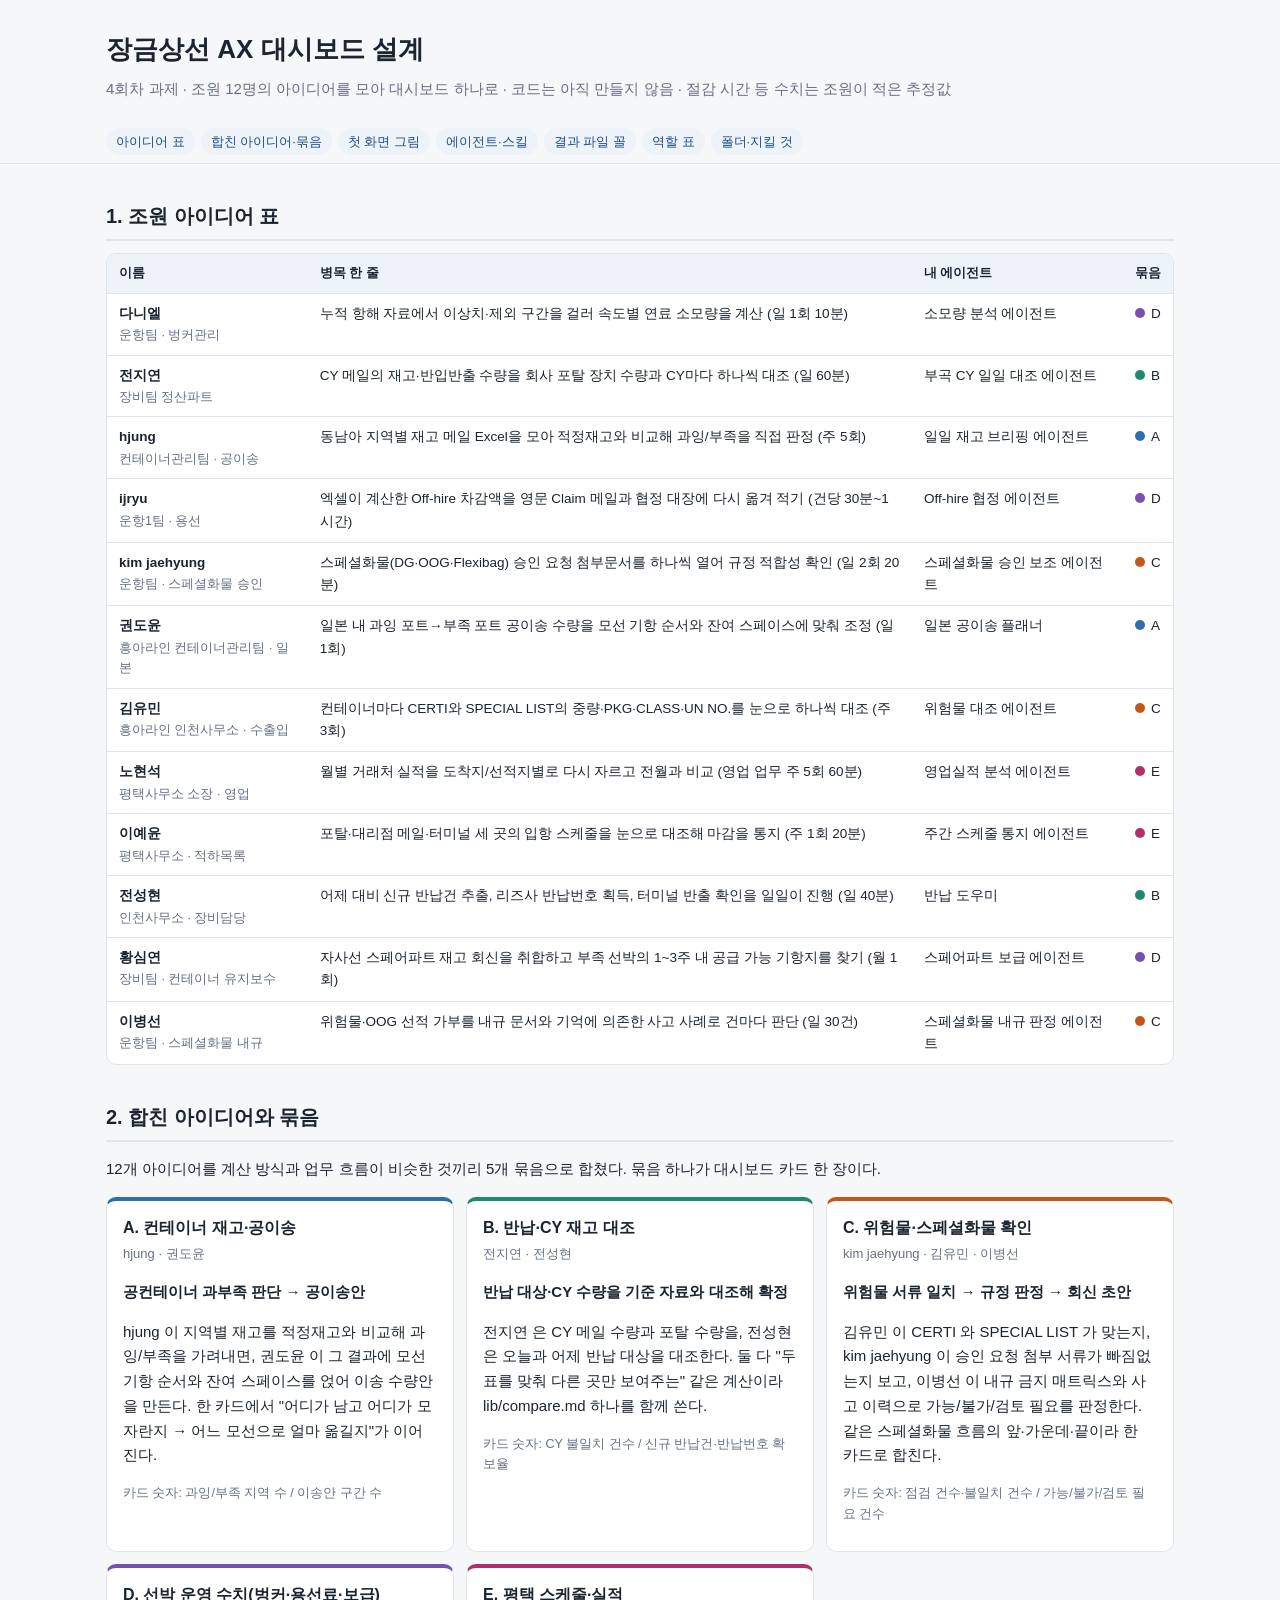
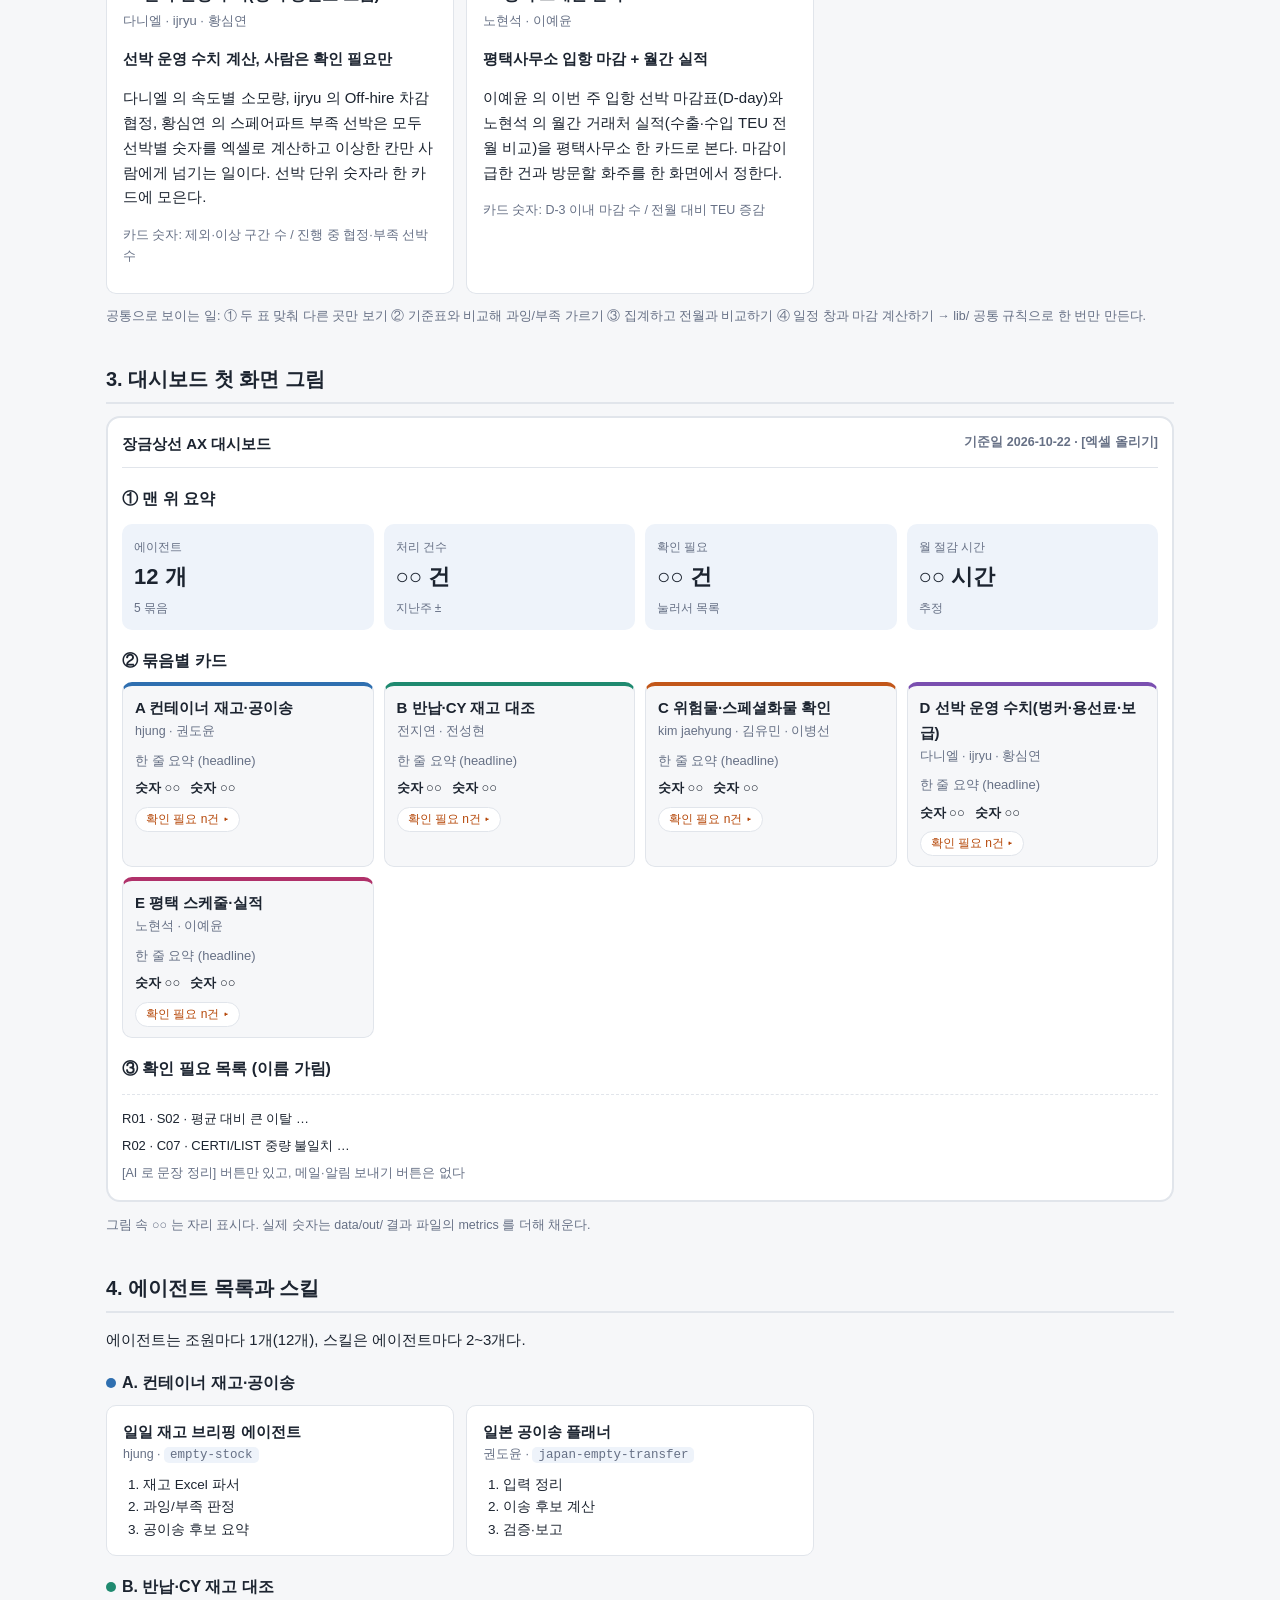
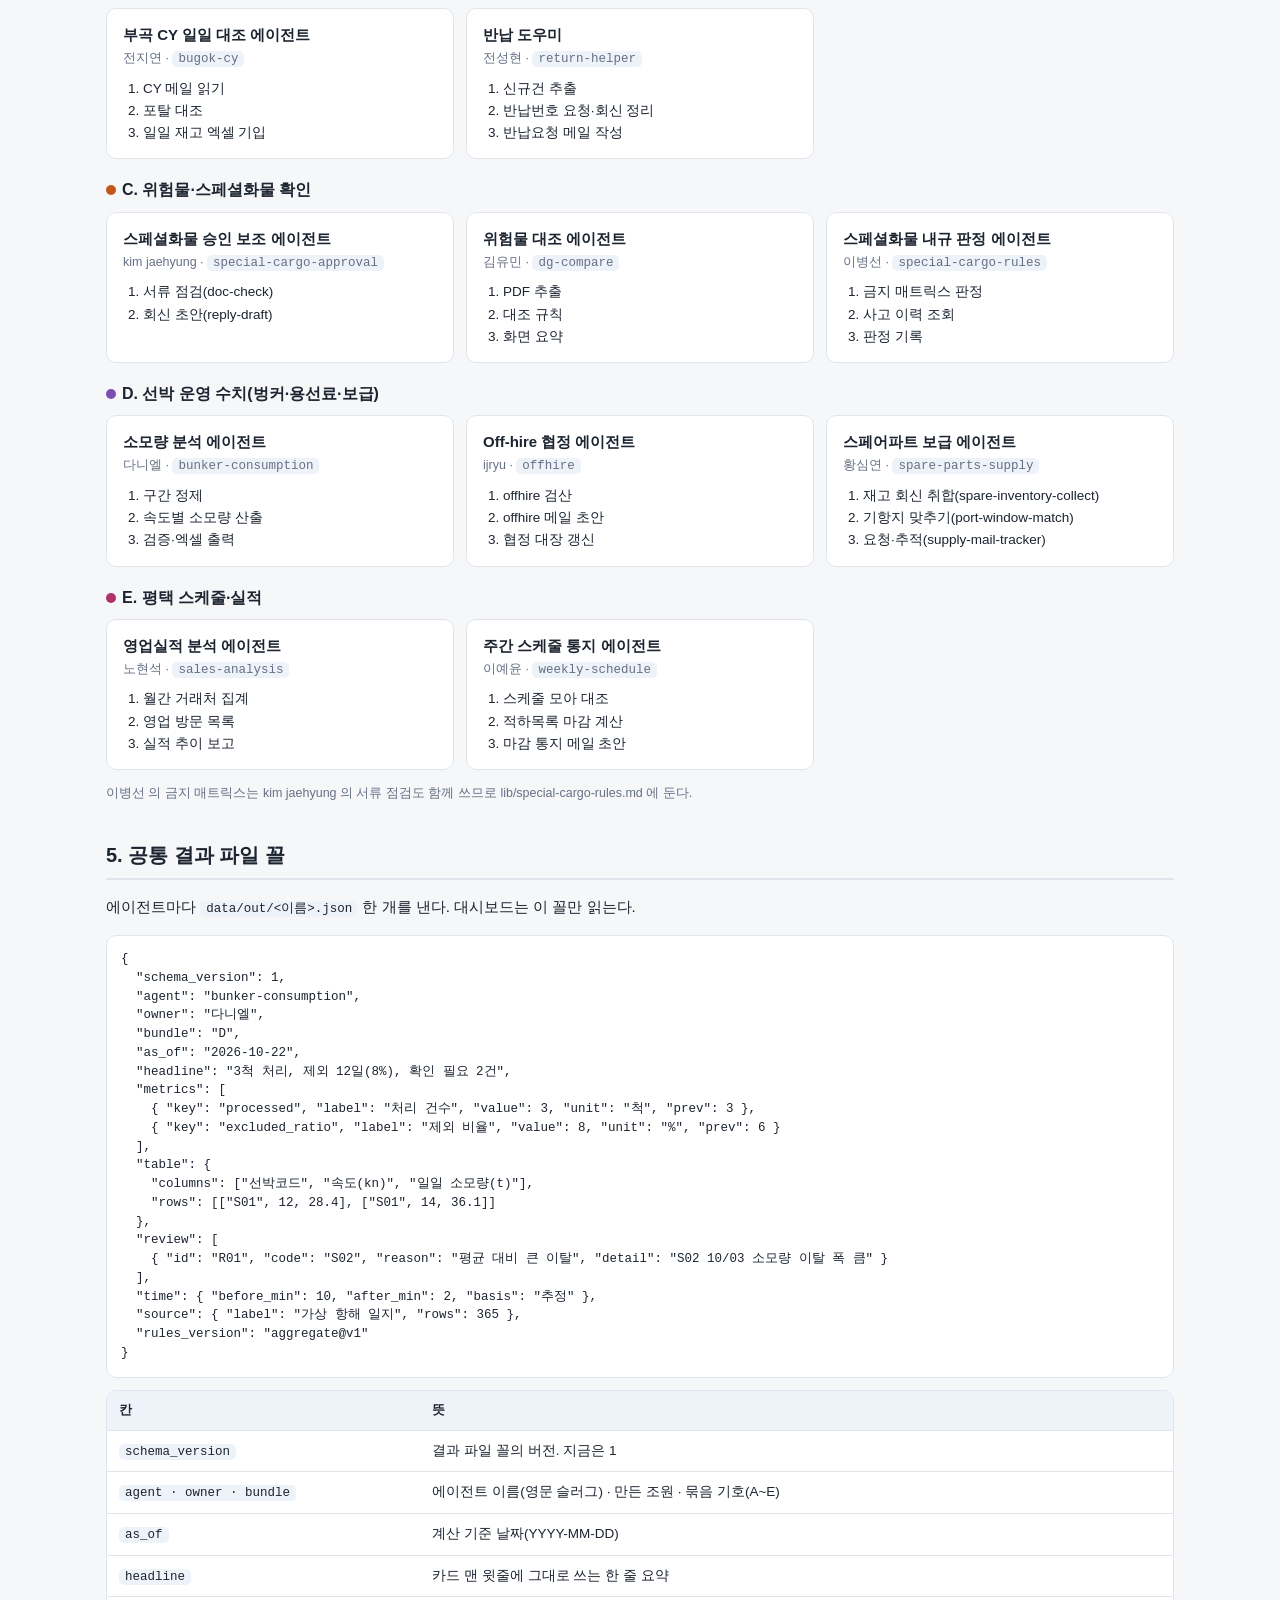
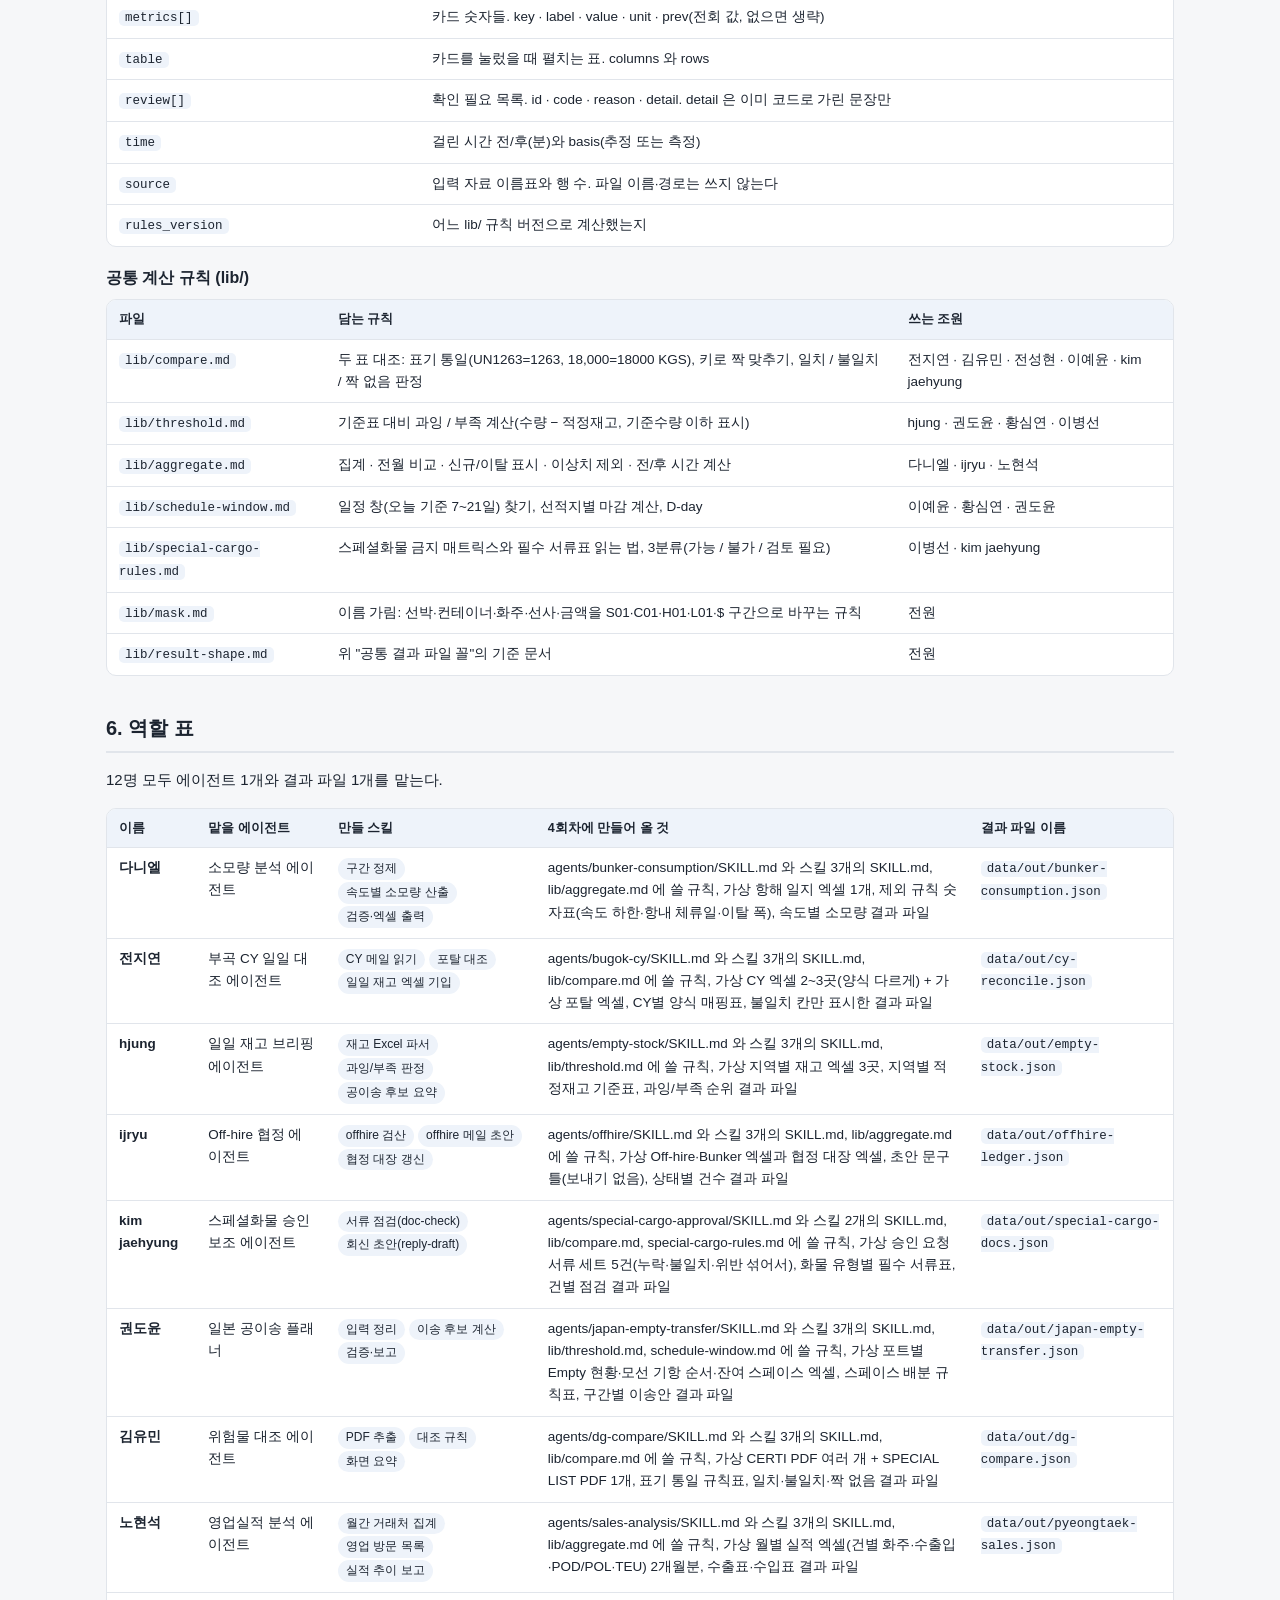
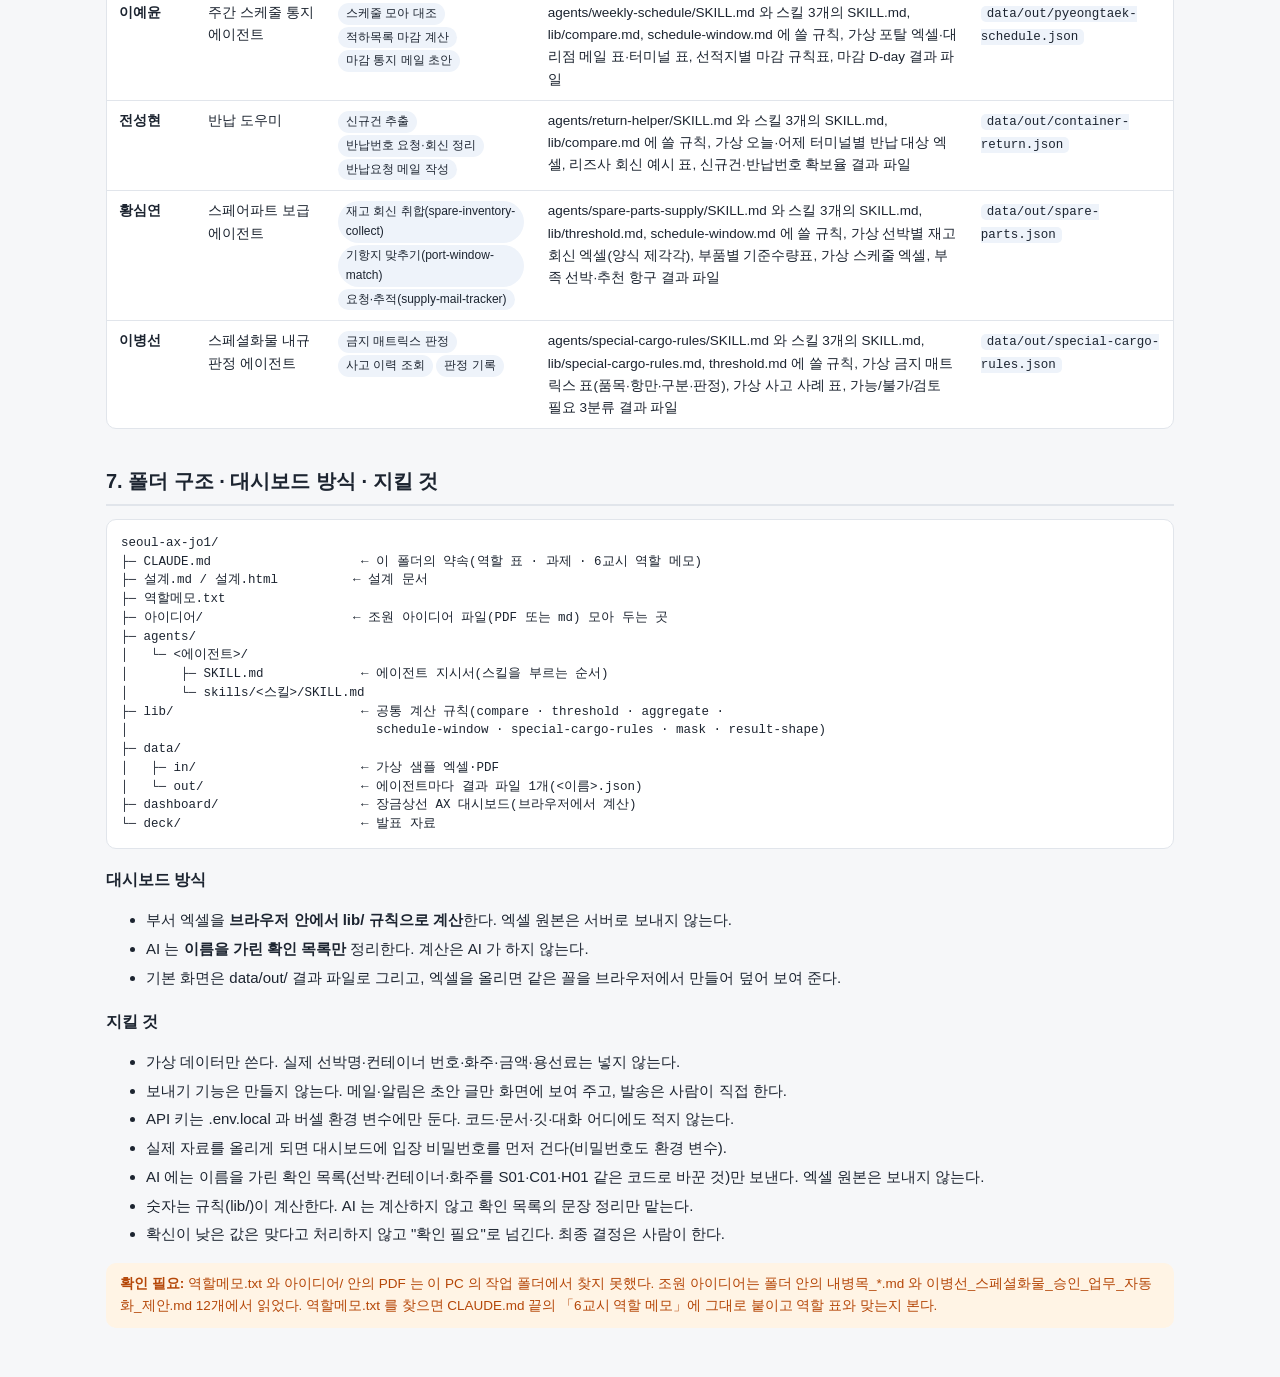
==== 설계.html @ aee0dd9e "조 설계 · CLAUDE.md · 역할 Co-Authored-By: Claude Sonnet 5.5 <noreply@anthropic.com>" ====
<!doctype html>
<html lang="ko">
<head>
<meta charset="utf-8">
<meta name="viewport" content="width=device-width, initial-scale=1">
<title>장금상선 AX 대시보드 설계</title>
<style>
:root{--bg:#f6f7f9;--card:#fff;--ink:#1c2430;--sub:#667085;--line:#e1e5eb;--accent:#1d4e89;--soft:#eef3fa;--warn:#b54708;--warnbg:#fff4e5}
@media (prefers-color-scheme:dark){:root:not([data-theme="light"]){--bg:#12161c;--card:#1b212a;--ink:#e8ecf2;--sub:#9aa5b5;--line:#2b3340;--accent:#7db0ee;--soft:#202a38;--warn:#f5b261;--warnbg:#33281a}}
:root[data-theme="dark"]{--bg:#12161c;--card:#1b212a;--ink:#e8ecf2;--sub:#9aa5b5;--line:#2b3340;--accent:#7db0ee;--soft:#202a38;--warn:#f5b261;--warnbg:#33281a}
*{box-sizing:border-box}
body{margin:0;background:var(--bg);color:var(--ink);font:15px/1.65 -apple-system,"Malgun Gothic","Apple SD Gothic Neo",sans-serif}
header{padding:28px 16px 18px;max-width:1100px;margin:0 auto}
header h1{margin:0 0 6px;font-size:26px}
header p{margin:0;color:var(--sub)}
nav{position:sticky;top:0;background:var(--bg);border-bottom:1px solid var(--line);z-index:5}
nav div{max-width:1100px;margin:0 auto;padding:8px 16px;display:flex;gap:6px;flex-wrap:wrap}
nav a{color:var(--accent);text-decoration:none;font-size:13px;padding:3px 10px;border-radius:99px;background:var(--soft)}
main{max-width:1100px;margin:0 auto;padding:0 16px 60px}
section{margin-top:36px}
h2{font-size:20px;margin:0 0 12px;padding-bottom:6px;border-bottom:2px solid var(--line)}
h3{font-size:16px;margin:18px 0 8px}
.sub{color:var(--sub);font-size:12.5px}
.tablewrap{overflow-x:auto;border:1px solid var(--line);border-radius:10px;background:var(--card)}
table{border-collapse:collapse;width:100%;min-width:640px}
th,td{text-align:left;padding:9px 12px;border-bottom:1px solid var(--line);vertical-align:top;font-size:13.5px}
th{background:var(--soft);font-size:12.5px;white-space:nowrap}
tr:last-child td{border-bottom:0}
code{background:var(--soft);padding:1px 6px;border-radius:5px;font-size:12.5px}
pre{background:var(--card);border:1px solid var(--line);border-radius:10px;padding:14px;overflow-x:auto;font-size:12.5px;line-height:1.5}
.grid{display:grid;grid-template-columns:repeat(auto-fill,minmax(260px,1fr));gap:12px}
.card{background:var(--card);border:1px solid var(--line);border-radius:10px;padding:14px 16px}
.card h3{margin:0 0 2px}
.card.slim ol{margin:8px 0 0;padding-left:20px}
.card.slim li{font-size:13.5px}
.who{color:var(--sub);font-size:13px;margin-bottom:6px}
.chip{display:inline-block;background:var(--soft);padding:1px 8px;border-radius:99px;font-size:12px;margin:1px 0}
.dot{display:inline-block;width:10px;height:10px;border-radius:50%;margin-right:6px}
.note{background:var(--warnbg);color:var(--warn);border-radius:10px;padding:10px 14px;font-size:13.5px}
.mock{background:var(--card);border:2px solid var(--line);border-radius:14px;padding:14px}
.mtop{display:flex;justify-content:space-between;flex-wrap:wrap;gap:6px;font-weight:700;padding-bottom:10px;border-bottom:1px solid var(--line)}
.tiles{display:grid;grid-template-columns:repeat(auto-fit,minmax(130px,1fr));gap:10px;margin:12px 0}
.tile{background:var(--soft);border-radius:10px;padding:10px 12px}
.tile b{display:block;font-size:22px}
.tile span{font-size:12px;color:var(--sub)}
.mcards{display:grid;grid-template-columns:repeat(auto-fill,minmax(200px,1fr));gap:10px}
.mcard{border:1px solid var(--line);border-radius:10px;padding:10px 12px;background:var(--bg)}
.mcard .line{margin:8px 0 6px;font-size:13px;color:var(--sub)}
.mcard .nums{display:flex;gap:10px;font-weight:700;font-size:13px}
.fake{margin-top:8px;border:1px solid var(--line);background:var(--card);color:var(--warn);border-radius:99px;padding:3px 10px;font-size:12px}
.mlist{margin-top:12px;border-top:1px dashed var(--line);padding-top:10px;font-size:13px}
.mlist div{padding:3px 0}
ul.keep li{margin:4px 0}
@media (max-width:600px){header h1{font-size:22px}}
</style>
</head>
<body>
<header>
<h1>장금상선 AX 대시보드 설계</h1>
<p>4회차 과제 · 조원 12명의 아이디어를 모아 대시보드 하나로 · 코드는 아직 만들지 않음 · 절감 시간 등 수치는 조원이 적은 추정값</p>
</header>
<nav><div>
<a href="#s1">아이디어 표</a><a href="#s2">합친 아이디어·묶음</a><a href="#s3">첫 화면 그림</a><a href="#s4">에이전트·스킬</a><a href="#s5">결과 파일 꼴</a><a href="#s6">역할 표</a><a href="#s7">폴더·지킬 것</a>
</div></nav>
<main>

<section id="s1"><h2>1. 조원 아이디어 표</h2>
<div class="tablewrap"><table><thead><tr><th>이름</th><th>병목 한 줄</th><th>내 에이전트</th><th>묶음</th></tr></thead><tbody><tr><td><b>다니엘</b><div class="sub">운항팀 · 벙커관리</div></td><td>누적 항해 자료에서 이상치·제외 구간을 걸러 속도별 연료 소모량을 계산 (일 1회 10분)</td><td>소모량 분석 에이전트</td><td><span class="dot" style="background:#7a4fb0"></span>D</td></tr><tr><td><b>전지연</b><div class="sub">장비팀 정산파트</div></td><td>CY 메일의 재고·반입반출 수량을 회사 포탈 장치 수량과 CY마다 하나씩 대조 (일 60분)</td><td>부곡 CY 일일 대조 에이전트</td><td><span class="dot" style="background:#1f8a70"></span>B</td></tr><tr><td><b>hjung</b><div class="sub">컨테이너관리팀 · 공이송</div></td><td>동남아 지역별 재고 메일 Excel을 모아 적정재고와 비교해 과잉/부족을 직접 판정 (주 5회)</td><td>일일 재고 브리핑 에이전트</td><td><span class="dot" style="background:#2f6fb0"></span>A</td></tr><tr><td><b>ijryu</b><div class="sub">운항1팀 · 용선</div></td><td>엑셀이 계산한 Off-hire 차감액을 영문 Claim 메일과 협정 대장에 다시 옮겨 적기 (건당 30분~1시간)</td><td>Off-hire 협정 에이전트</td><td><span class="dot" style="background:#7a4fb0"></span>D</td></tr><tr><td><b>kim jaehyung</b><div class="sub">운항팀 · 스페셜화물 승인</div></td><td>스페셜화물(DG·OOG·Flexibag) 승인 요청 첨부문서를 하나씩 열어 규정 적합성 확인 (일 2회 20분)</td><td>스페셜화물 승인 보조 에이전트</td><td><span class="dot" style="background:#c2571a"></span>C</td></tr><tr><td><b>권도윤</b><div class="sub">흥아라인 컨테이너관리팀 · 일본</div></td><td>일본 내 과잉 포트→부족 포트 공이송 수량을 모선 기항 순서와 잔여 스페이스에 맞춰 조정 (일 1회)</td><td>일본 공이송 플래너</td><td><span class="dot" style="background:#2f6fb0"></span>A</td></tr><tr><td><b>김유민</b><div class="sub">흥아라인 인천사무소 · 수출입</div></td><td>컨테이너마다 CERTI와 SPECIAL LIST의 중량·PKG·CLASS·UN NO.를 눈으로 하나씩 대조 (주 3회)</td><td>위험물 대조 에이전트</td><td><span class="dot" style="background:#c2571a"></span>C</td></tr><tr><td><b>노현석</b><div class="sub">평택사무소 소장 · 영업</div></td><td>월별 거래처 실적을 도착지/선적지별로 다시 자르고 전월과 비교 (영업 업무 주 5회 60분)</td><td>영업실적 분석 에이전트</td><td><span class="dot" style="background:#b0316a"></span>E</td></tr><tr><td><b>이예윤</b><div class="sub">평택사무소 · 적하목록</div></td><td>포탈·대리점 메일·터미널 세 곳의 입항 스케줄을 눈으로 대조해 마감을 통지 (주 1회 20분)</td><td>주간 스케줄 통지 에이전트</td><td><span class="dot" style="background:#b0316a"></span>E</td></tr><tr><td><b>전성현</b><div class="sub">인천사무소 · 장비담당</div></td><td>어제 대비 신규 반납건 추출, 리즈사 반납번호 획득, 터미널 반출 확인을 일일이 진행 (일 40분)</td><td>반납 도우미</td><td><span class="dot" style="background:#1f8a70"></span>B</td></tr><tr><td><b>황심연</b><div class="sub">장비팀 · 컨테이너 유지보수</div></td><td>자사선 스페어파트 재고 회신을 취합하고 부족 선박의 1~3주 내 공급 가능 기항지를 찾기 (월 1회)</td><td>스페어파트 보급 에이전트</td><td><span class="dot" style="background:#7a4fb0"></span>D</td></tr><tr><td><b>이병선</b><div class="sub">운항팀 · 스페셜화물 내규</div></td><td>위험물·OOG 선적 가부를 내규 문서와 기억에 의존한 사고 사례로 건마다 판단 (일 30건)</td><td>스페셜화물 내규 판정 에이전트</td><td><span class="dot" style="background:#c2571a"></span>C</td></tr></tbody></table></div>
</section>

<section id="s2"><h2>2. 합친 아이디어와 묶음</h2>
<p>12개 아이디어를 계산 방식과 업무 흐름이 비슷한 것끼리 5개 묶음으로 합쳤다. 묶음 하나가 대시보드 카드 한 장이다.</p>
<div class="grid"><div class="card" style="border-top:4px solid #2f6fb0"><h3>A. 컨테이너 재고·공이송</h3><div class="who">hjung · 권도윤</div><p><b>공컨테이너 과부족 판단 → 공이송안</b></p><p>hjung 이 지역별 재고를 적정재고와 비교해 과잉/부족을 가려내면, 권도윤 이 그 결과에 모선 기항 순서와 잔여 스페이스를 얹어 이송 수량안을 만든다. 한 카드에서 "어디가 남고 어디가 모자란지 → 어느 모선으로 얼마 옮길지"가 이어진다.</p><p class="sub">카드 숫자: 과잉/부족 지역 수 / 이송안 구간 수</p></div><div class="card" style="border-top:4px solid #1f8a70"><h3>B. 반납·CY 재고 대조</h3><div class="who">전지연 · 전성현</div><p><b>반납 대상·CY 수량을 기준 자료와 대조해 확정</b></p><p>전지연 은 CY 메일 수량과 포탈 수량을, 전성현 은 오늘과 어제 반납 대상을 대조한다. 둘 다 "두 표를 맞춰 다른 곳만 보여주는" 같은 계산이라 lib/compare.md 하나를 함께 쓴다.</p><p class="sub">카드 숫자: CY 불일치 건수 / 신규 반납건·반납번호 확보율</p></div><div class="card" style="border-top:4px solid #c2571a"><h3>C. 위험물·스페셜화물 확인</h3><div class="who">kim jaehyung · 김유민 · 이병선</div><p><b>위험물 서류 일치 → 규정 판정 → 회신 초안</b></p><p>김유민 이 CERTI 와 SPECIAL LIST 가 맞는지, kim jaehyung 이 승인 요청 첨부 서류가 빠짐없는지 보고, 이병선 이 내규 금지 매트릭스와 사고 이력으로 가능/불가/검토 필요를 판정한다. 같은 스페셜화물 흐름의 앞·가운데·끝이라 한 카드로 합친다.</p><p class="sub">카드 숫자: 점검 건수·불일치 건수 / 가능/불가/검토 필요 건수</p></div><div class="card" style="border-top:4px solid #7a4fb0"><h3>D. 선박 운영 수치(벙커·용선료·보급)</h3><div class="who">다니엘 · ijryu · 황심연</div><p><b>선박 운영 수치 계산, 사람은 확인 필요만</b></p><p>다니엘 의 속도별 소모량, ijryu 의 Off-hire 차감 협정, 황심연 의 스페어파트 부족 선박은 모두 선박별 숫자를 엑셀로 계산하고 이상한 칸만 사람에게 넘기는 일이다. 선박 단위 숫자라 한 카드에 모은다.</p><p class="sub">카드 숫자: 제외·이상 구간 수 / 진행 중 협정·부족 선박 수</p></div><div class="card" style="border-top:4px solid #b0316a"><h3>E. 평택 스케줄·실적</h3><div class="who">노현석 · 이예윤</div><p><b>평택사무소 입항 마감 + 월간 실적</b></p><p>이예윤 의 이번 주 입항 선박 마감표(D-day)와 노현석 의 월간 거래처 실적(수출·수입 TEU 전월 비교)을 평택사무소 한 카드로 본다. 마감이 급한 건과 방문할 화주를 한 화면에서 정한다.</p><p class="sub">카드 숫자: D-3 이내 마감 수 / 전월 대비 TEU 증감</p></div></div>
<p class="sub">공통으로 보이는 일: ① 두 표 맞춰 다른 곳만 보기 ② 기준표와 비교해 과잉/부족 가르기 ③ 집계하고 전월과 비교하기 ④ 일정 창과 마감 계산하기 → lib/ 공통 규칙으로 한 번만 만든다.</p>
</section>

<section id="s3"><h2>3. 대시보드 첫 화면 그림</h2>
<div class="mock">
<div class="mtop"><span>장금상선 AX 대시보드</span><span class="sub">기준일 2026-10-22 · [엑셀 올리기]</span></div>
<h3>① 맨 위 요약</h3>
<div class="tiles">
<div class="tile"><span>에이전트</span><b>12 개</b><span>5 묶음</span></div>
<div class="tile"><span>처리 건수</span><b>○○ 건</b><span>지난주 ±</span></div>
<div class="tile"><span>확인 필요</span><b>○○ 건</b><span>눌러서 목록</span></div>
<div class="tile"><span>월 절감 시간</span><b>○○ 시간</b><span>추정</span></div>
</div>
<h3>② 묶음별 카드</h3>
<div class="mcards"><div class="mcard" style="border-top:4px solid #2f6fb0"><b>A 컨테이너 재고·공이송</b><div class="sub">hjung · 권도윤</div><div class="line">한 줄 요약 (headline)</div><div class="nums"><span>숫자 ○○</span><span>숫자 ○○</span></div><button class="fake">확인 필요 n건 ▸</button></div><div class="mcard" style="border-top:4px solid #1f8a70"><b>B 반납·CY 재고 대조</b><div class="sub">전지연 · 전성현</div><div class="line">한 줄 요약 (headline)</div><div class="nums"><span>숫자 ○○</span><span>숫자 ○○</span></div><button class="fake">확인 필요 n건 ▸</button></div><div class="mcard" style="border-top:4px solid #c2571a"><b>C 위험물·스페셜화물 확인</b><div class="sub">kim jaehyung · 김유민 · 이병선</div><div class="line">한 줄 요약 (headline)</div><div class="nums"><span>숫자 ○○</span><span>숫자 ○○</span></div><button class="fake">확인 필요 n건 ▸</button></div><div class="mcard" style="border-top:4px solid #7a4fb0"><b>D 선박 운영 수치(벙커·용선료·보급)</b><div class="sub">다니엘 · ijryu · 황심연</div><div class="line">한 줄 요약 (headline)</div><div class="nums"><span>숫자 ○○</span><span>숫자 ○○</span></div><button class="fake">확인 필요 n건 ▸</button></div><div class="mcard" style="border-top:4px solid #b0316a"><b>E 평택 스케줄·실적</b><div class="sub">노현석 · 이예윤</div><div class="line">한 줄 요약 (headline)</div><div class="nums"><span>숫자 ○○</span><span>숫자 ○○</span></div><button class="fake">확인 필요 n건 ▸</button></div></div>
<h3>③ 확인 필요 목록 (이름 가림)</h3>
<div class="mlist"><div>R01 · S02 · 평균 대비 큰 이탈 …</div><div>R02 · C07 · CERTI/LIST 중량 불일치 …</div><div class="sub">[AI 로 문장 정리] 버튼만 있고, 메일·알림 보내기 버튼은 없다</div></div>
</div>
<p class="sub">그림 속 ○○ 는 자리 표시다. 실제 숫자는 data/out/ 결과 파일의 metrics 를 더해 채운다.</p>
</section>

<section id="s4"><h2>4. 에이전트 목록과 스킬</h2>
<p>에이전트는 조원마다 1개(12개), 스킬은 에이전트마다 2~3개다.</p>
<h3><span class="dot" style="background:#2f6fb0"></span>A. 컨테이너 재고·공이송</h3><div class="grid"><div class="card slim"><b>일일 재고 브리핑 에이전트</b><div class="sub">hjung · <code>empty-stock</code></div><ol><li>재고 Excel 파서</li><li>과잉/부족 판정</li><li>공이송 후보 요약</li></ol></div><div class="card slim"><b>일본 공이송 플래너</b><div class="sub">권도윤 · <code>japan-empty-transfer</code></div><ol><li>입력 정리</li><li>이송 후보 계산</li><li>검증·보고</li></ol></div></div><h3><span class="dot" style="background:#1f8a70"></span>B. 반납·CY 재고 대조</h3><div class="grid"><div class="card slim"><b>부곡 CY 일일 대조 에이전트</b><div class="sub">전지연 · <code>bugok-cy</code></div><ol><li>CY 메일 읽기</li><li>포탈 대조</li><li>일일 재고 엑셀 기입</li></ol></div><div class="card slim"><b>반납 도우미</b><div class="sub">전성현 · <code>return-helper</code></div><ol><li>신규건 추출</li><li>반납번호 요청·회신 정리</li><li>반납요청 메일 작성</li></ol></div></div><h3><span class="dot" style="background:#c2571a"></span>C. 위험물·스페셜화물 확인</h3><div class="grid"><div class="card slim"><b>스페셜화물 승인 보조 에이전트</b><div class="sub">kim jaehyung · <code>special-cargo-approval</code></div><ol><li>서류 점검(doc-check)</li><li>회신 초안(reply-draft)</li></ol></div><div class="card slim"><b>위험물 대조 에이전트</b><div class="sub">김유민 · <code>dg-compare</code></div><ol><li>PDF 추출</li><li>대조 규칙</li><li>화면 요약</li></ol></div><div class="card slim"><b>스페셜화물 내규 판정 에이전트</b><div class="sub">이병선 · <code>special-cargo-rules</code></div><ol><li>금지 매트릭스 판정</li><li>사고 이력 조회</li><li>판정 기록</li></ol></div></div><h3><span class="dot" style="background:#7a4fb0"></span>D. 선박 운영 수치(벙커·용선료·보급)</h3><div class="grid"><div class="card slim"><b>소모량 분석 에이전트</b><div class="sub">다니엘 · <code>bunker-consumption</code></div><ol><li>구간 정제</li><li>속도별 소모량 산출</li><li>검증·엑셀 출력</li></ol></div><div class="card slim"><b>Off-hire 협정 에이전트</b><div class="sub">ijryu · <code>offhire</code></div><ol><li>offhire 검산</li><li>offhire 메일 초안</li><li>협정 대장 갱신</li></ol></div><div class="card slim"><b>스페어파트 보급 에이전트</b><div class="sub">황심연 · <code>spare-parts-supply</code></div><ol><li>재고 회신 취합(spare-inventory-collect)</li><li>기항지 맞추기(port-window-match)</li><li>요청·추적(supply-mail-tracker)</li></ol></div></div><h3><span class="dot" style="background:#b0316a"></span>E. 평택 스케줄·실적</h3><div class="grid"><div class="card slim"><b>영업실적 분석 에이전트</b><div class="sub">노현석 · <code>sales-analysis</code></div><ol><li>월간 거래처 집계</li><li>영업 방문 목록</li><li>실적 추이 보고</li></ol></div><div class="card slim"><b>주간 스케줄 통지 에이전트</b><div class="sub">이예윤 · <code>weekly-schedule</code></div><ol><li>스케줄 모아 대조</li><li>적하목록 마감 계산</li><li>마감 통지 메일 초안</li></ol></div></div>
<p class="sub">이병선 의 금지 매트릭스는 kim jaehyung 의 서류 점검도 함께 쓰므로 lib/special-cargo-rules.md 에 둔다.</p>
</section>

<section id="s5"><h2>5. 공통 결과 파일 꼴</h2>
<p>에이전트마다 <code>data/out/&lt;이름&gt;.json</code> 한 개를 낸다. 대시보드는 이 꼴만 읽는다.</p>
<pre>{
  "schema_version": 1,
  "agent": "bunker-consumption",
  "owner": "다니엘",
  "bundle": "D",
  "as_of": "2026-10-22",
  "headline": "3척 처리, 제외 12일(8%), 확인 필요 2건",
  "metrics": [
    { "key": "processed", "label": "처리 건수", "value": 3, "unit": "척", "prev": 3 },
    { "key": "excluded_ratio", "label": "제외 비율", "value": 8, "unit": "%", "prev": 6 }
  ],
  "table": {
    "columns": ["선박코드", "속도(kn)", "일일 소모량(t)"],
    "rows": [["S01", 12, 28.4], ["S01", 14, 36.1]]
  },
  "review": [
    { "id": "R01", "code": "S02", "reason": "평균 대비 큰 이탈", "detail": "S02 10/03 소모량 이탈 폭 큼" }
  ],
  "time": { "before_min": 10, "after_min": 2, "basis": "추정" },
  "source": { "label": "가상 항해 일지", "rows": 365 },
  "rules_version": "aggregate@v1"
}</pre>
<div class="tablewrap"><table><thead><tr><th>칸</th><th>뜻</th></tr></thead><tbody><tr><td><code>schema_version</code></td><td>결과 파일 꼴의 버전. 지금은 1</td></tr><tr><td><code>agent · owner · bundle</code></td><td>에이전트 이름(영문 슬러그) · 만든 조원 · 묶음 기호(A~E)</td></tr><tr><td><code>as_of</code></td><td>계산 기준 날짜(YYYY-MM-DD)</td></tr><tr><td><code>headline</code></td><td>카드 맨 윗줄에 그대로 쓰는 한 줄 요약</td></tr><tr><td><code>metrics[]</code></td><td>카드 숫자들. key · label · value · unit · prev(전회 값, 없으면 생략)</td></tr><tr><td><code>table</code></td><td>카드를 눌렀을 때 펼치는 표. columns 와 rows</td></tr><tr><td><code>review[]</code></td><td>확인 필요 목록. id · code · reason · detail. detail 은 이미 코드로 가린 문장만</td></tr><tr><td><code>time</code></td><td>걸린 시간 전/후(분)와 basis(추정 또는 측정)</td></tr><tr><td><code>source</code></td><td>입력 자료 이름표와 행 수. 파일 이름·경로는 쓰지 않는다</td></tr><tr><td><code>rules_version</code></td><td>어느 lib/ 규칙 버전으로 계산했는지</td></tr></tbody></table></div>
<h3>공통 계산 규칙 (lib/)</h3>
<div class="tablewrap"><table><thead><tr><th>파일</th><th>담는 규칙</th><th>쓰는 조원</th></tr></thead><tbody><tr><td><code>lib/compare.md</code></td><td>두 표 대조: 표기 통일(UN1263=1263, 18,000=18000 KGS), 키로 짝 맞추기, 일치 / 불일치 / 짝 없음 판정</td><td>전지연 · 김유민 · 전성현 · 이예윤 · kim jaehyung</td></tr><tr><td><code>lib/threshold.md</code></td><td>기준표 대비 과잉 / 부족 계산(수량 − 적정재고, 기준수량 이하 표시)</td><td>hjung · 권도윤 · 황심연 · 이병선</td></tr><tr><td><code>lib/aggregate.md</code></td><td>집계 · 전월 비교 · 신규/이탈 표시 · 이상치 제외 · 전/후 시간 계산</td><td>다니엘 · ijryu · 노현석</td></tr><tr><td><code>lib/schedule-window.md</code></td><td>일정 창(오늘 기준 7~21일) 찾기, 선적지별 마감 계산, D-day</td><td>이예윤 · 황심연 · 권도윤</td></tr><tr><td><code>lib/special-cargo-rules.md</code></td><td>스페셜화물 금지 매트릭스와 필수 서류표 읽는 법, 3분류(가능 / 불가 / 검토 필요)</td><td>이병선 · kim jaehyung</td></tr><tr><td><code>lib/mask.md</code></td><td>이름 가림: 선박·컨테이너·화주·선사·금액을 S01·C01·H01·L01·$ 구간으로 바꾸는 규칙</td><td>전원</td></tr><tr><td><code>lib/result-shape.md</code></td><td>위 "공통 결과 파일 꼴"의 기준 문서</td><td>전원</td></tr></tbody></table></div>
</section>

<section id="s6"><h2>6. 역할 표</h2>
<p>12명 모두 에이전트 1개와 결과 파일 1개를 맡는다.</p>
<div class="tablewrap"><table style="min-width:900px"><thead><tr><th>이름</th><th>맡을 에이전트</th><th>만들 스킬</th><th>4회차에 만들어 올 것</th><th>결과 파일 이름</th></tr></thead><tbody><tr><td><b>다니엘</b></td><td>소모량 분석 에이전트</td><td><span class="chip">구간 정제</span> <span class="chip">속도별 소모량 산출</span> <span class="chip">검증·엑셀 출력</span></td><td>agents/bunker-consumption/SKILL.md 와 스킬 3개의 SKILL.md, lib/aggregate.md 에 쓸 규칙, 가상 항해 일지 엑셀 1개, 제외 규칙 숫자표(속도 하한·항내 체류일·이탈 폭), 속도별 소모량 결과 파일</td><td><code>data/out/bunker-consumption.json</code></td></tr><tr><td><b>전지연</b></td><td>부곡 CY 일일 대조 에이전트</td><td><span class="chip">CY 메일 읽기</span> <span class="chip">포탈 대조</span> <span class="chip">일일 재고 엑셀 기입</span></td><td>agents/bugok-cy/SKILL.md 와 스킬 3개의 SKILL.md, lib/compare.md 에 쓸 규칙, 가상 CY 엑셀 2~3곳(양식 다르게) + 가상 포탈 엑셀, CY별 양식 매핑표, 불일치 칸만 표시한 결과 파일</td><td><code>data/out/cy-reconcile.json</code></td></tr><tr><td><b>hjung</b></td><td>일일 재고 브리핑 에이전트</td><td><span class="chip">재고 Excel 파서</span> <span class="chip">과잉/부족 판정</span> <span class="chip">공이송 후보 요약</span></td><td>agents/empty-stock/SKILL.md 와 스킬 3개의 SKILL.md, lib/threshold.md 에 쓸 규칙, 가상 지역별 재고 엑셀 3곳, 지역별 적정재고 기준표, 과잉/부족 순위 결과 파일</td><td><code>data/out/empty-stock.json</code></td></tr><tr><td><b>ijryu</b></td><td>Off-hire 협정 에이전트</td><td><span class="chip">offhire 검산</span> <span class="chip">offhire 메일 초안</span> <span class="chip">협정 대장 갱신</span></td><td>agents/offhire/SKILL.md 와 스킬 3개의 SKILL.md, lib/aggregate.md 에 쓸 규칙, 가상 Off-hire·Bunker 엑셀과 협정 대장 엑셀, 초안 문구 틀(보내기 없음), 상태별 건수 결과 파일</td><td><code>data/out/offhire-ledger.json</code></td></tr><tr><td><b>kim jaehyung</b></td><td>스페셜화물 승인 보조 에이전트</td><td><span class="chip">서류 점검(doc-check)</span> <span class="chip">회신 초안(reply-draft)</span></td><td>agents/special-cargo-approval/SKILL.md 와 스킬 2개의 SKILL.md, lib/compare.md, special-cargo-rules.md 에 쓸 규칙, 가상 승인 요청 서류 세트 5건(누락·불일치·위반 섞어서), 화물 유형별 필수 서류표, 건별 점검 결과 파일</td><td><code>data/out/special-cargo-docs.json</code></td></tr><tr><td><b>권도윤</b></td><td>일본 공이송 플래너</td><td><span class="chip">입력 정리</span> <span class="chip">이송 후보 계산</span> <span class="chip">검증·보고</span></td><td>agents/japan-empty-transfer/SKILL.md 와 스킬 3개의 SKILL.md, lib/threshold.md, schedule-window.md 에 쓸 규칙, 가상 포트별 Empty 현황·모선 기항 순서·잔여 스페이스 엑셀, 스페이스 배분 규칙표, 구간별 이송안 결과 파일</td><td><code>data/out/japan-empty-transfer.json</code></td></tr><tr><td><b>김유민</b></td><td>위험물 대조 에이전트</td><td><span class="chip">PDF 추출</span> <span class="chip">대조 규칙</span> <span class="chip">화면 요약</span></td><td>agents/dg-compare/SKILL.md 와 스킬 3개의 SKILL.md, lib/compare.md 에 쓸 규칙, 가상 CERTI PDF 여러 개 + SPECIAL LIST PDF 1개, 표기 통일 규칙표, 일치·불일치·짝 없음 결과 파일</td><td><code>data/out/dg-compare.json</code></td></tr><tr><td><b>노현석</b></td><td>영업실적 분석 에이전트</td><td><span class="chip">월간 거래처 집계</span> <span class="chip">영업 방문 목록</span> <span class="chip">실적 추이 보고</span></td><td>agents/sales-analysis/SKILL.md 와 스킬 3개의 SKILL.md, lib/aggregate.md 에 쓸 규칙, 가상 월별 실적 엑셀(건별 화주·수출입·POD/POL·TEU) 2개월분, 수출표·수입표 결과 파일</td><td><code>data/out/pyeongtaek-sales.json</code></td></tr><tr><td><b>이예윤</b></td><td>주간 스케줄 통지 에이전트</td><td><span class="chip">스케줄 모아 대조</span> <span class="chip">적하목록 마감 계산</span> <span class="chip">마감 통지 메일 초안</span></td><td>agents/weekly-schedule/SKILL.md 와 스킬 3개의 SKILL.md, lib/compare.md, schedule-window.md 에 쓸 규칙, 가상 포탈 엑셀·대리점 메일 표·터미널 표, 선적지별 마감 규칙표, 마감 D-day 결과 파일</td><td><code>data/out/pyeongtaek-schedule.json</code></td></tr><tr><td><b>전성현</b></td><td>반납 도우미</td><td><span class="chip">신규건 추출</span> <span class="chip">반납번호 요청·회신 정리</span> <span class="chip">반납요청 메일 작성</span></td><td>agents/return-helper/SKILL.md 와 스킬 3개의 SKILL.md, lib/compare.md 에 쓸 규칙, 가상 오늘·어제 터미널별 반납 대상 엑셀, 리즈사 회신 예시 표, 신규건·반납번호 확보율 결과 파일</td><td><code>data/out/container-return.json</code></td></tr><tr><td><b>황심연</b></td><td>스페어파트 보급 에이전트</td><td><span class="chip">재고 회신 취합(spare-inventory-collect)</span> <span class="chip">기항지 맞추기(port-window-match)</span> <span class="chip">요청·추적(supply-mail-tracker)</span></td><td>agents/spare-parts-supply/SKILL.md 와 스킬 3개의 SKILL.md, lib/threshold.md, schedule-window.md 에 쓸 규칙, 가상 선박별 재고 회신 엑셀(양식 제각각), 부품별 기준수량표, 가상 스케줄 엑셀, 부족 선박·추천 항구 결과 파일</td><td><code>data/out/spare-parts.json</code></td></tr><tr><td><b>이병선</b></td><td>스페셜화물 내규 판정 에이전트</td><td><span class="chip">금지 매트릭스 판정</span> <span class="chip">사고 이력 조회</span> <span class="chip">판정 기록</span></td><td>agents/special-cargo-rules/SKILL.md 와 스킬 3개의 SKILL.md, lib/special-cargo-rules.md, threshold.md 에 쓸 규칙, 가상 금지 매트릭스 표(품목·항만·구분·판정), 가상 사고 사례 표, 가능/불가/검토 필요 3분류 결과 파일</td><td><code>data/out/special-cargo-rules.json</code></td></tr></tbody></table></div>
</section>

<section id="s7"><h2>7. 폴더 구조 · 대시보드 방식 · 지킬 것</h2>
<pre>seoul-ax-jo1/
├─ CLAUDE.md                    ← 이 폴더의 약속(역할 표 · 과제 · 6교시 역할 메모)
├─ 설계.md / 설계.html          ← 설계 문서
├─ 역할메모.txt
├─ 아이디어/                    ← 조원 아이디어 파일(PDF 또는 md) 모아 두는 곳
├─ agents/
│   └─ &lt;에이전트&gt;/
│       ├─ SKILL.md             ← 에이전트 지시서(스킬을 부르는 순서)
│       └─ skills/&lt;스킬&gt;/SKILL.md
├─ lib/                         ← 공통 계산 규칙(compare · threshold · aggregate ·
│                                 schedule-window · special-cargo-rules · mask · result-shape)
├─ data/
│   ├─ in/                      ← 가상 샘플 엑셀·PDF
│   └─ out/                     ← 에이전트마다 결과 파일 1개(&lt;이름&gt;.json)
├─ dashboard/                   ← 장금상선 AX 대시보드(브라우저에서 계산)
└─ deck/                        ← 발표 자료</pre>
<h3>대시보드 방식</h3>
<ul class="keep">
<li>부서 엑셀을 <b>브라우저 안에서 lib/ 규칙으로 계산</b>한다. 엑셀 원본은 서버로 보내지 않는다.</li>
<li>AI 는 <b>이름을 가린 확인 목록만</b> 정리한다. 계산은 AI 가 하지 않는다.</li>
<li>기본 화면은 data/out/ 결과 파일로 그리고, 엑셀을 올리면 같은 꼴을 브라우저에서 만들어 덮어 보여 준다.</li>
</ul>
<h3>지킬 것</h3>
<ul class="keep"><li>가상 데이터만 쓴다. 실제 선박명·컨테이너 번호·화주·금액·용선료는 넣지 않는다.</li><li>보내기 기능은 만들지 않는다. 메일·알림은 초안 글만 화면에 보여 주고, 발송은 사람이 직접 한다.</li><li>API 키는 .env.local 과 버셀 환경 변수에만 둔다. 코드·문서·깃·대화 어디에도 적지 않는다.</li><li>실제 자료를 올리게 되면 대시보드에 입장 비밀번호를 먼저 건다(비밀번호도 환경 변수).</li><li>AI 에는 이름을 가린 확인 목록(선박·컨테이너·화주를 S01·C01·H01 같은 코드로 바꾼 것)만 보낸다. 엑셀 원본은 보내지 않는다.</li><li>숫자는 규칙(lib/)이 계산한다. AI 는 계산하지 않고 확인 목록의 문장 정리만 맡는다.</li><li>확신이 낮은 값은 맞다고 처리하지 않고 "확인 필요"로 넘긴다. 최종 결정은 사람이 한다.</li></ul>
<div class="note" style="margin-top:16px"><b>확인 필요:</b> 역할메모.txt 와 아이디어/ 안의 PDF 는 이 PC 의 작업 폴더에서 찾지 못했다. 조원 아이디어는 폴더 안의 내병목_*.md 와 이병선_스페셜화물_승인_업무_자동화_제안.md 12개에서 읽었다. 역할메모.txt 를 찾으면 CLAUDE.md 끝의 「6교시 역할 메모」에 그대로 붙이고 역할 표와 맞는지 본다.</div>
</section>

</main>
</body>
</html>
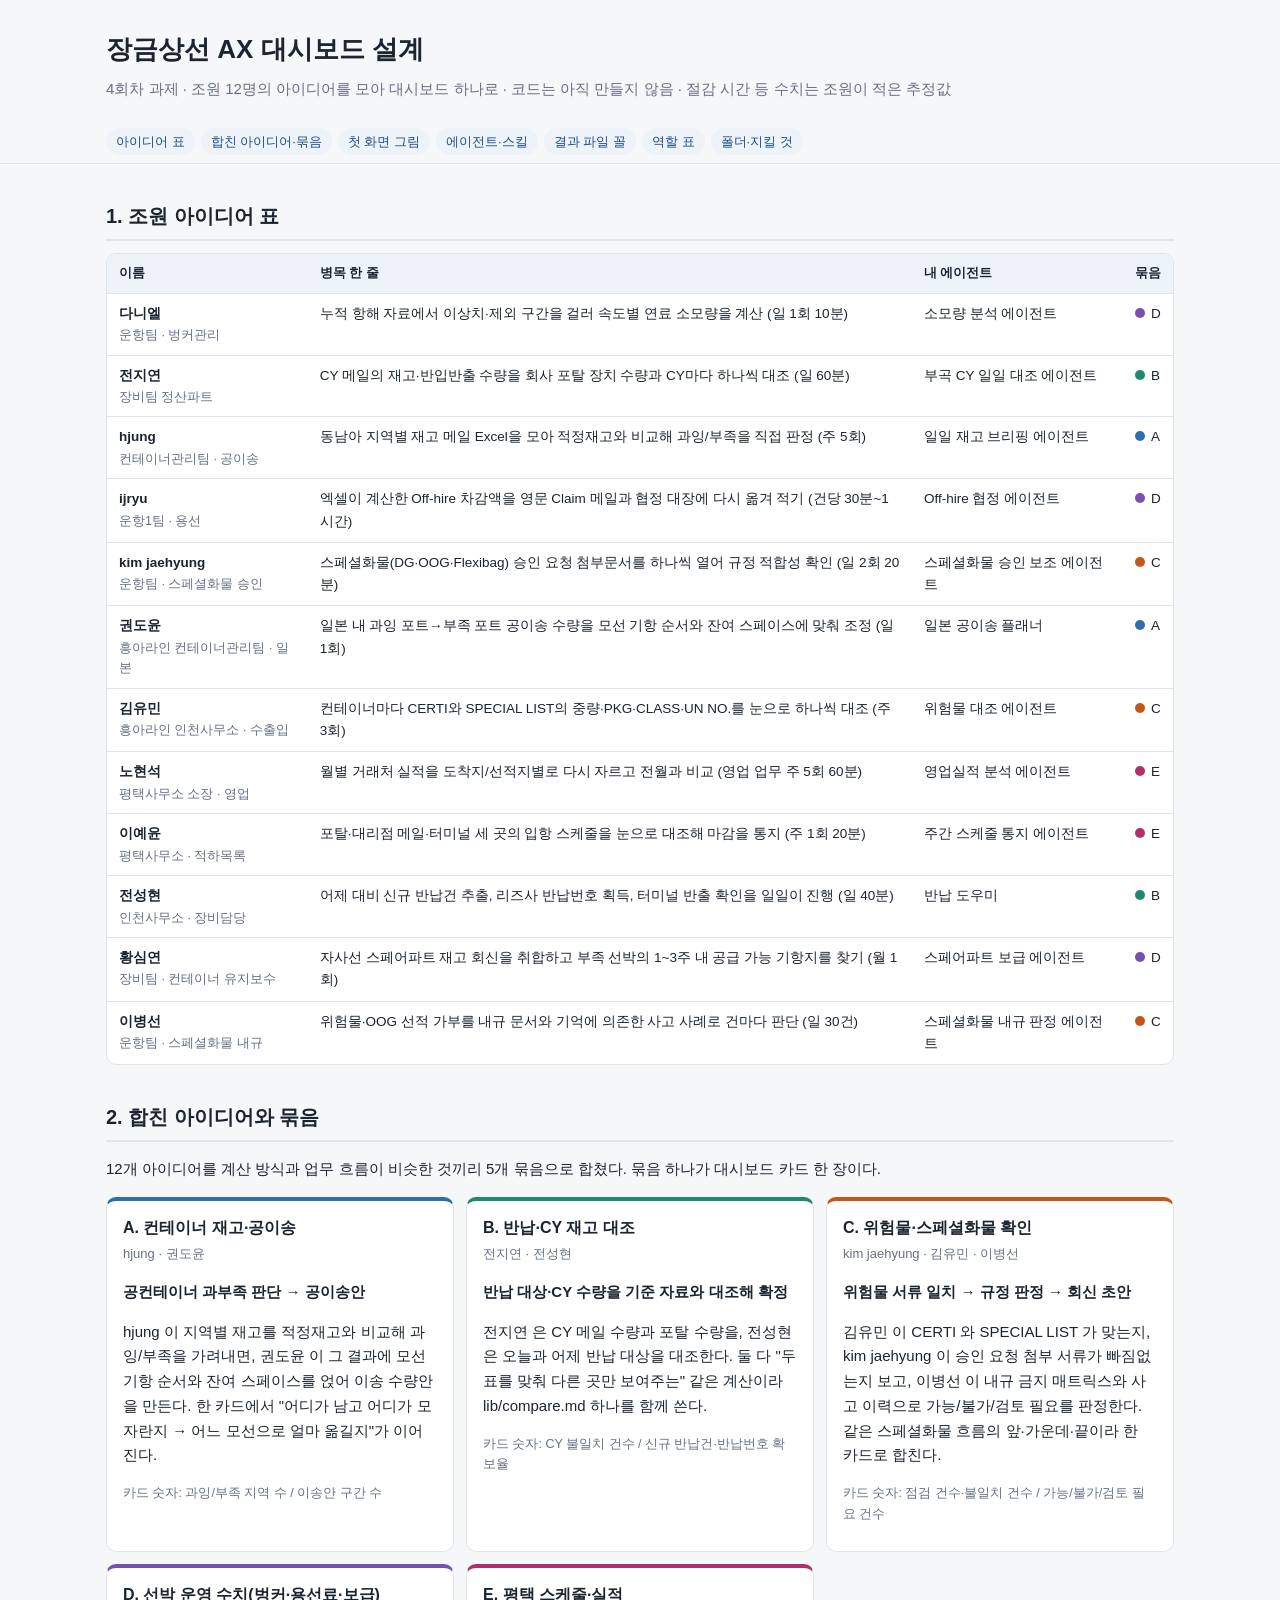
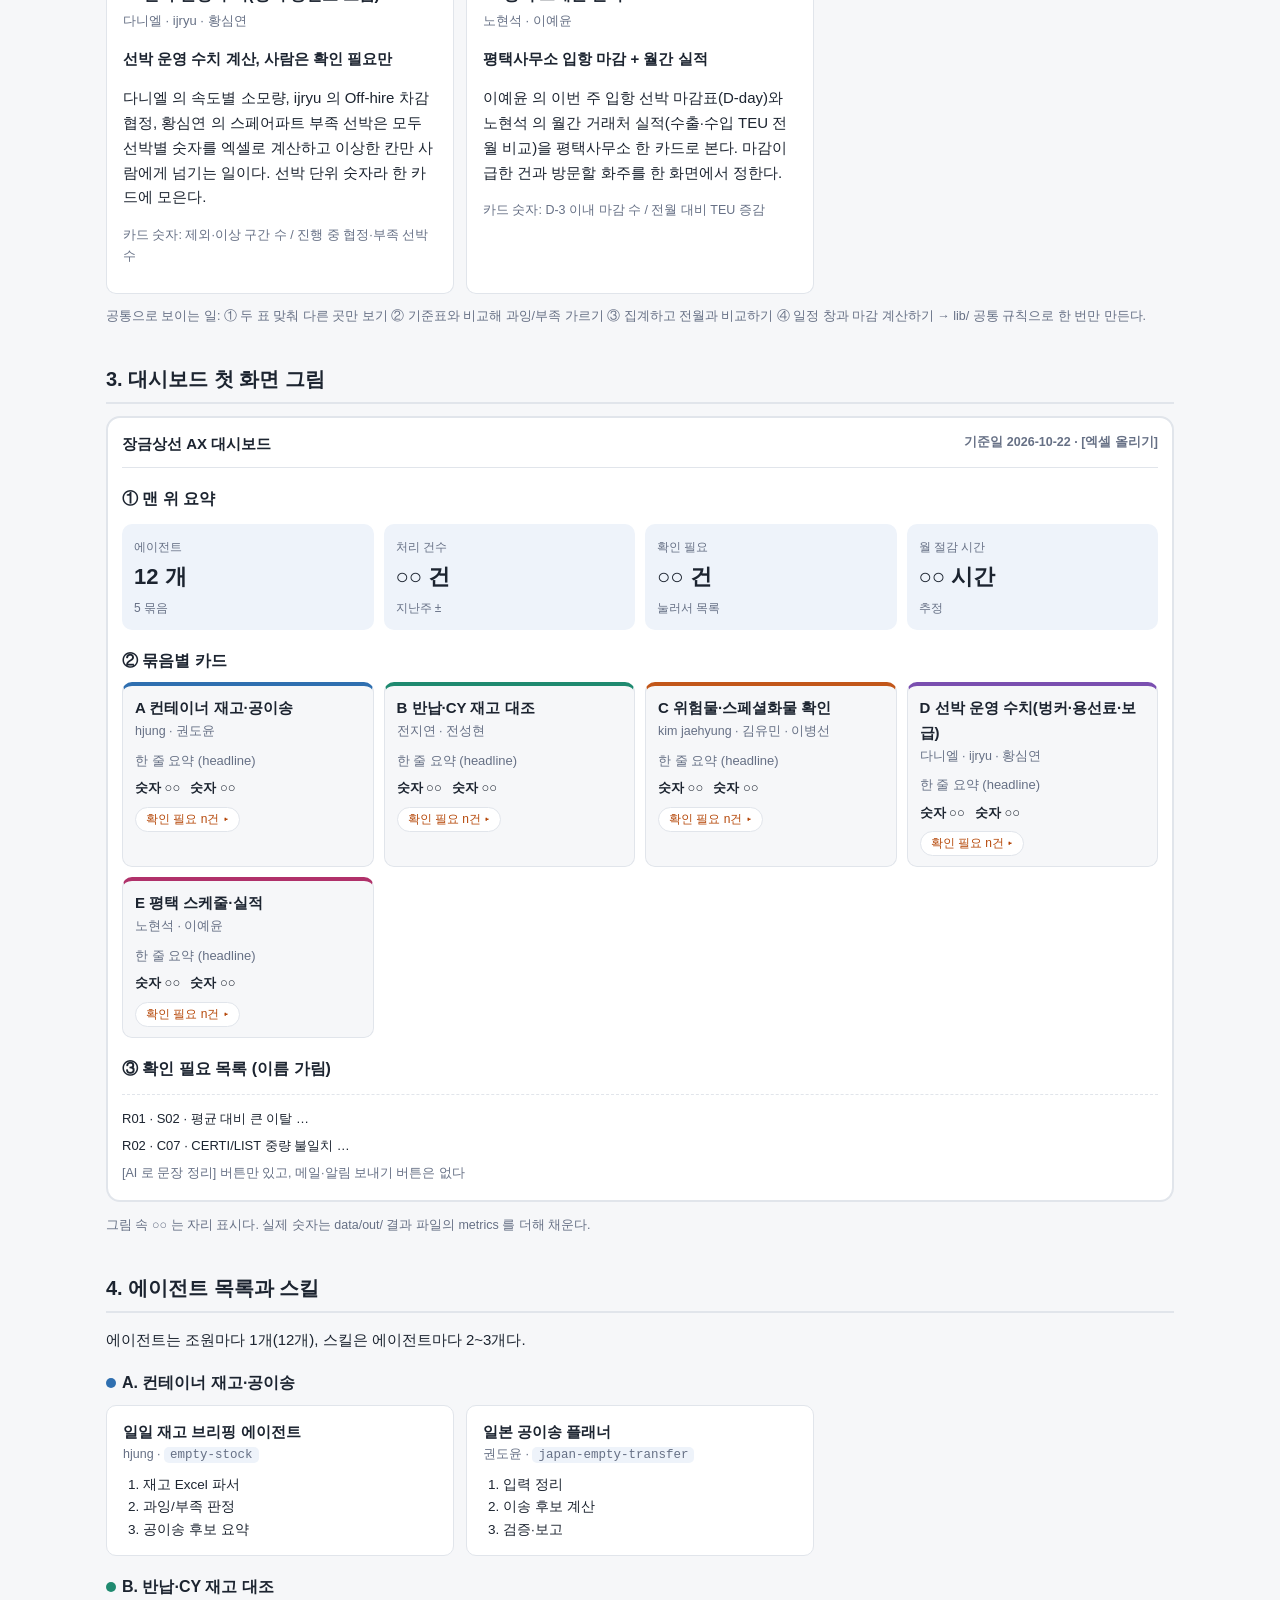
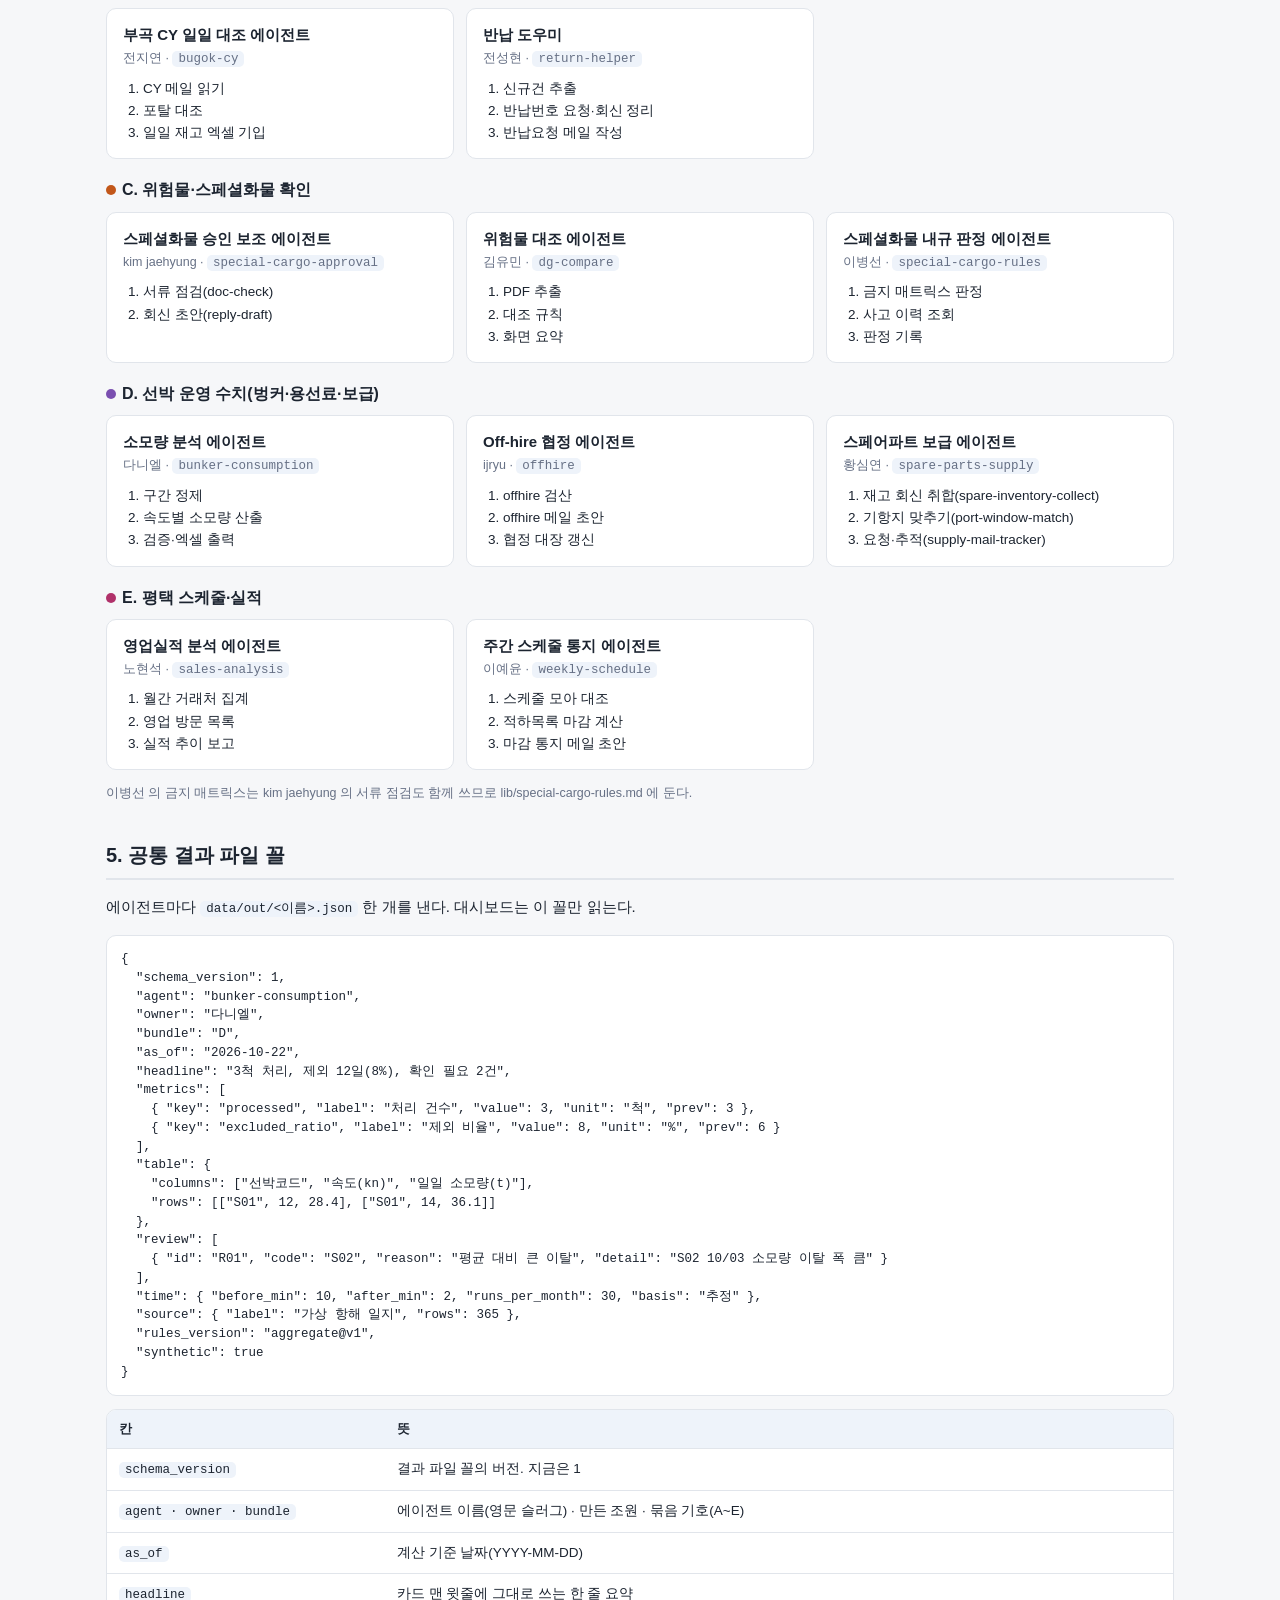
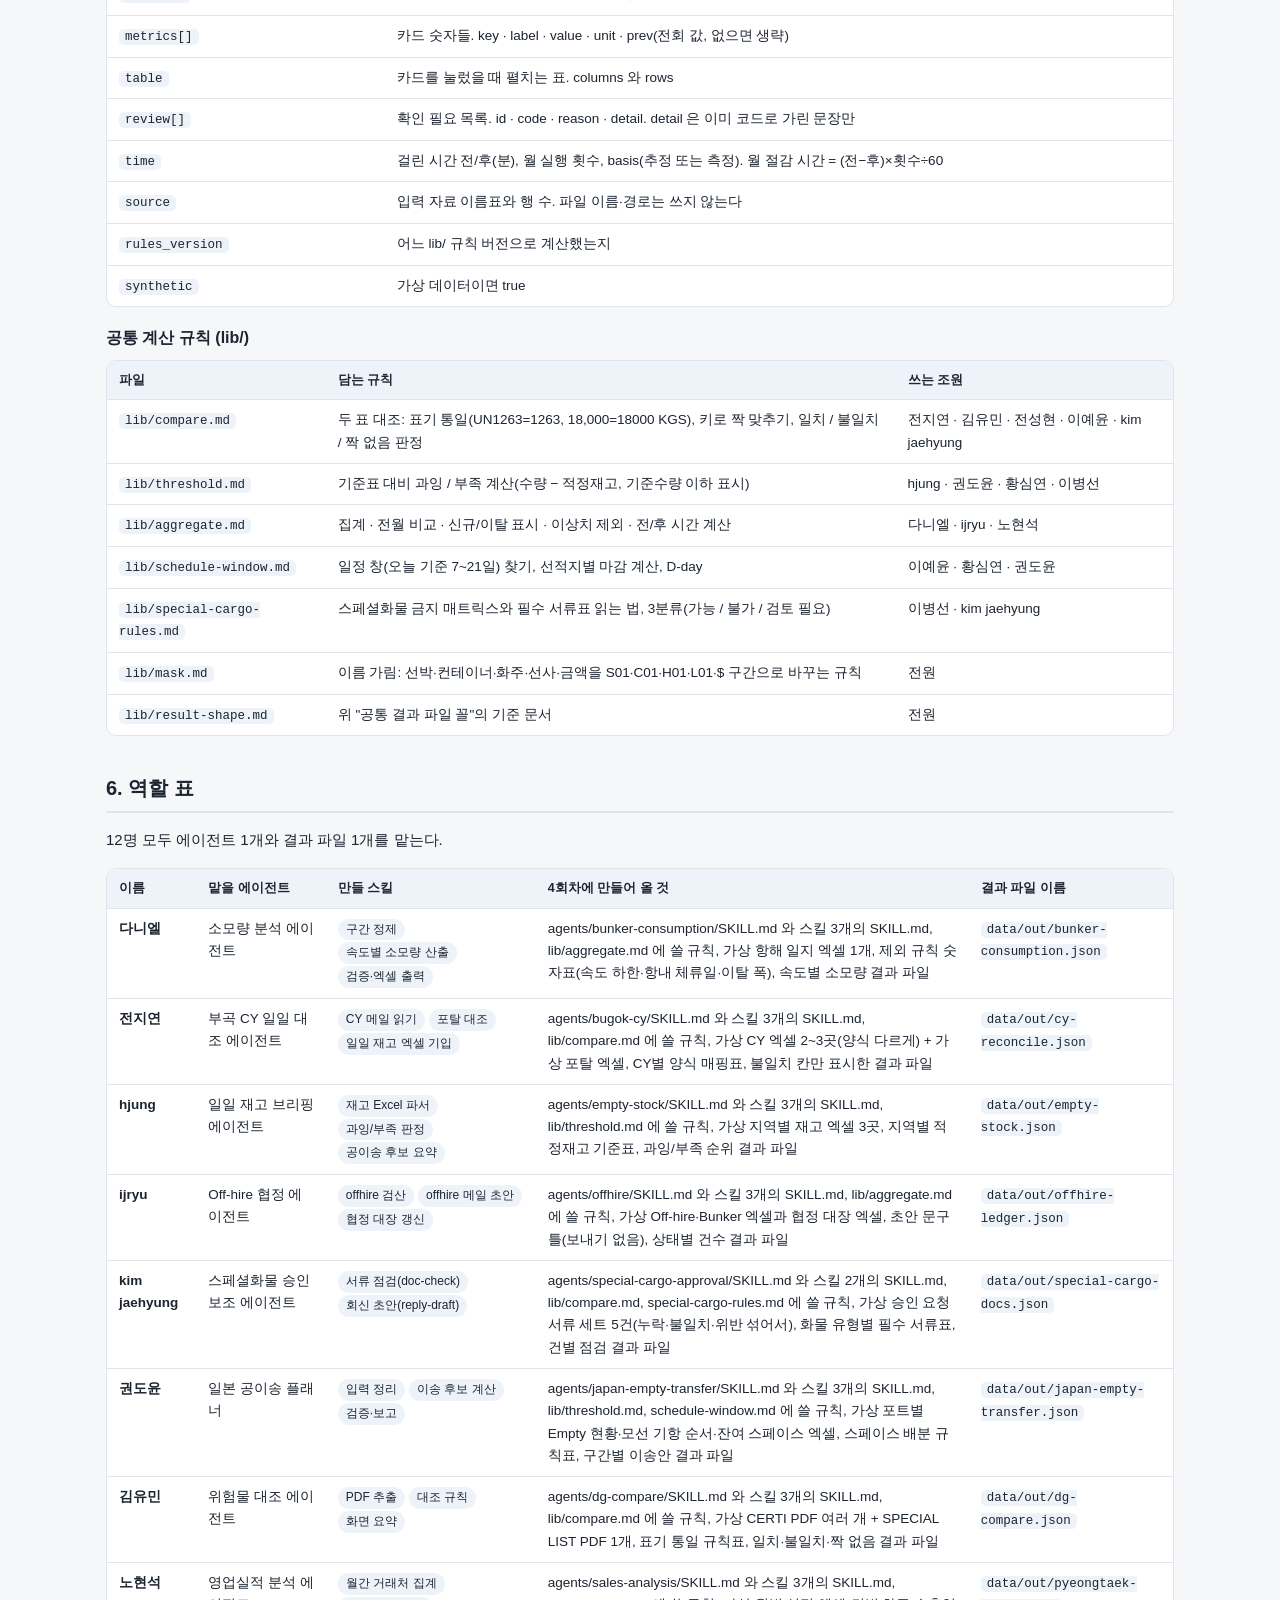
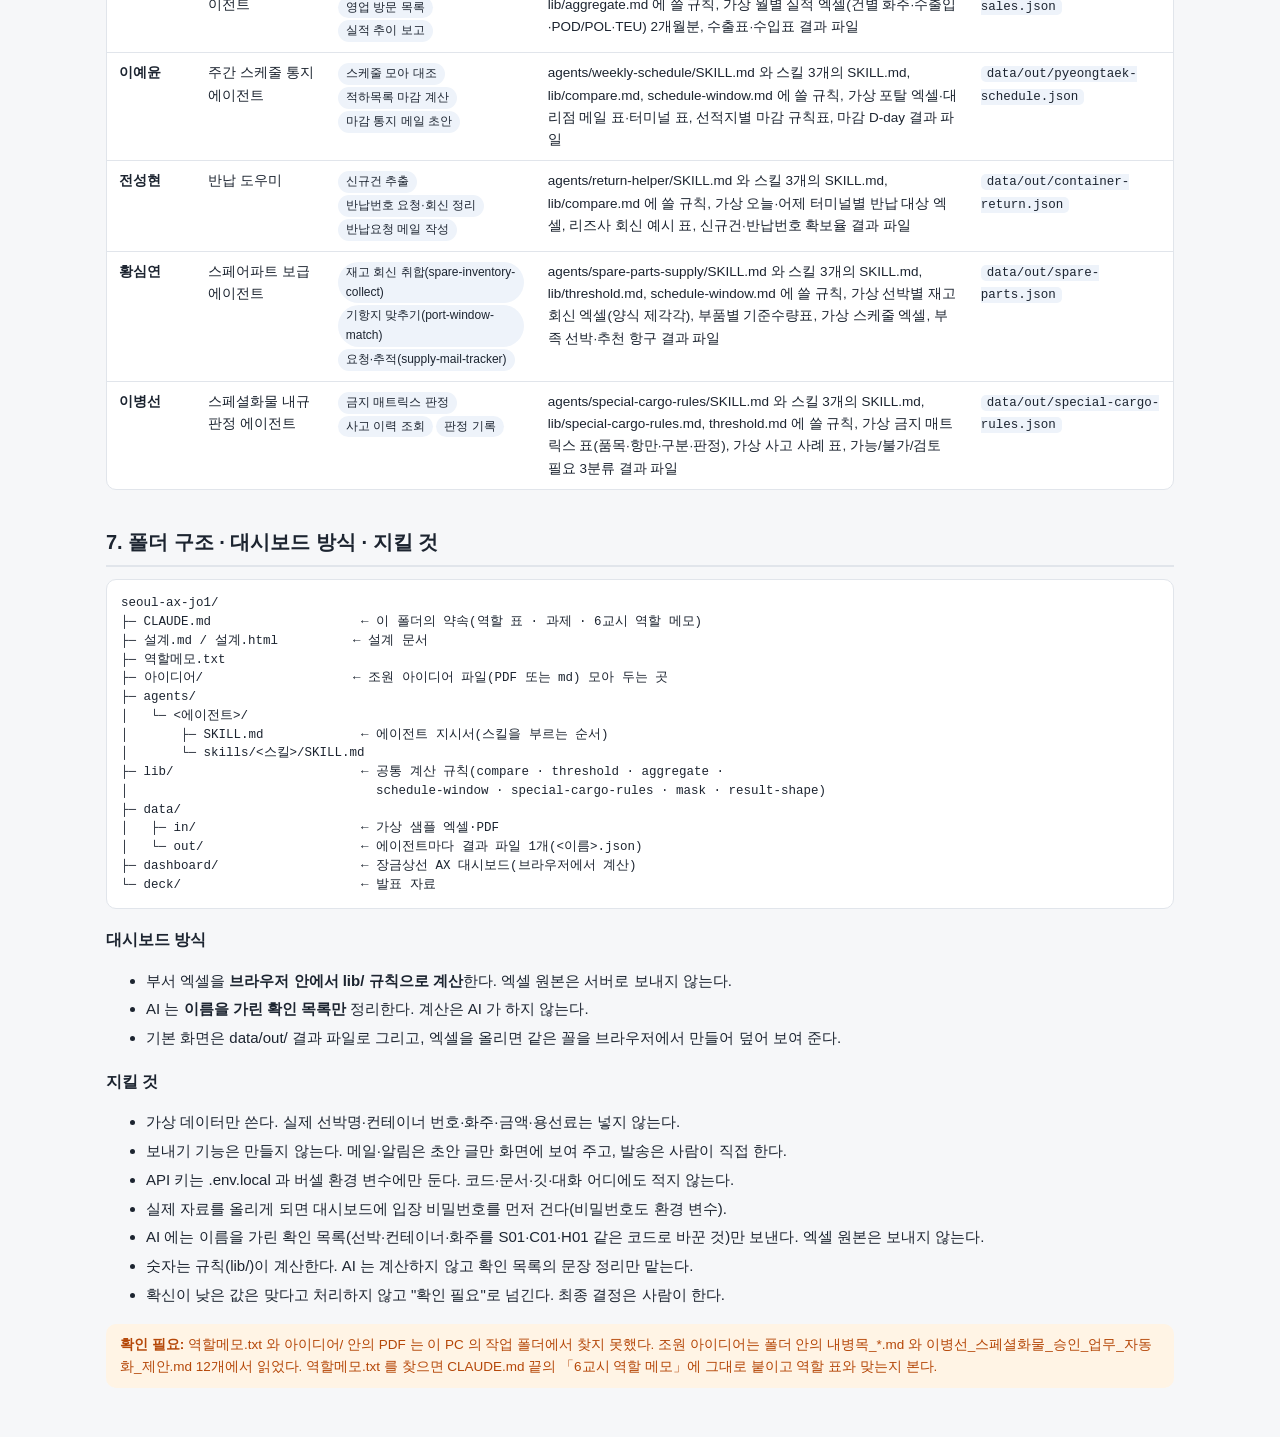
==== commit faec4fd8: "대시보드 첫 버전(가상 데이터 12개, 요약·묶음 카드·확인 필요 목록) Co-Authored-By: Claude Sonnet 5.5 <noreply@anthropic.com>" ====
--- a/설계.html
+++ b/설계.html
@@ -118,11 +118,12 @@
   "review": [
     { "id": "R01", "code": "S02", "reason": "평균 대비 큰 이탈", "detail": "S02 10/03 소모량 이탈 폭 큼" }
   ],
-  "time": { "before_min": 10, "after_min": 2, "basis": "추정" },
+  "time": { "before_min": 10, "after_min": 2, "runs_per_month": 30, "basis": "추정" },
   "source": { "label": "가상 항해 일지", "rows": 365 },
-  "rules_version": "aggregate@v1"
+  "rules_version": "aggregate@v1",
+  "synthetic": true
 }</pre>
-<div class="tablewrap"><table><thead><tr><th>칸</th><th>뜻</th></tr></thead><tbody><tr><td><code>schema_version</code></td><td>결과 파일 꼴의 버전. 지금은 1</td></tr><tr><td><code>agent · owner · bundle</code></td><td>에이전트 이름(영문 슬러그) · 만든 조원 · 묶음 기호(A~E)</td></tr><tr><td><code>as_of</code></td><td>계산 기준 날짜(YYYY-MM-DD)</td></tr><tr><td><code>headline</code></td><td>카드 맨 윗줄에 그대로 쓰는 한 줄 요약</td></tr><tr><td><code>metrics[]</code></td><td>카드 숫자들. key · label · value · unit · prev(전회 값, 없으면 생략)</td></tr><tr><td><code>table</code></td><td>카드를 눌렀을 때 펼치는 표. columns 와 rows</td></tr><tr><td><code>review[]</code></td><td>확인 필요 목록. id · code · reason · detail. detail 은 이미 코드로 가린 문장만</td></tr><tr><td><code>time</code></td><td>걸린 시간 전/후(분)와 basis(추정 또는 측정)</td></tr><tr><td><code>source</code></td><td>입력 자료 이름표와 행 수. 파일 이름·경로는 쓰지 않는다</td></tr><tr><td><code>rules_version</code></td><td>어느 lib/ 규칙 버전으로 계산했는지</td></tr></tbody></table></div>
+<div class="tablewrap"><table><thead><tr><th>칸</th><th>뜻</th></tr></thead><tbody><tr><td><code>schema_version</code></td><td>결과 파일 꼴의 버전. 지금은 1</td></tr><tr><td><code>agent · owner · bundle</code></td><td>에이전트 이름(영문 슬러그) · 만든 조원 · 묶음 기호(A~E)</td></tr><tr><td><code>as_of</code></td><td>계산 기준 날짜(YYYY-MM-DD)</td></tr><tr><td><code>headline</code></td><td>카드 맨 윗줄에 그대로 쓰는 한 줄 요약</td></tr><tr><td><code>metrics[]</code></td><td>카드 숫자들. key · label · value · unit · prev(전회 값, 없으면 생략)</td></tr><tr><td><code>table</code></td><td>카드를 눌렀을 때 펼치는 표. columns 와 rows</td></tr><tr><td><code>review[]</code></td><td>확인 필요 목록. id · code · reason · detail. detail 은 이미 코드로 가린 문장만</td></tr><tr><td><code>time</code></td><td>걸린 시간 전/후(분), 월 실행 횟수, basis(추정 또는 측정). 월 절감 시간 = (전−후)×횟수÷60</td></tr><tr><td><code>source</code></td><td>입력 자료 이름표와 행 수. 파일 이름·경로는 쓰지 않는다</td></tr><tr><td><code>rules_version</code></td><td>어느 lib/ 규칙 버전으로 계산했는지</td></tr><tr><td><code>synthetic</code></td><td>가상 데이터이면 true</td></tr></tbody></table></div>
 <h3>공통 계산 규칙 (lib/)</h3>
 <div class="tablewrap"><table><thead><tr><th>파일</th><th>담는 규칙</th><th>쓰는 조원</th></tr></thead><tbody><tr><td><code>lib/compare.md</code></td><td>두 표 대조: 표기 통일(UN1263=1263, 18,000=18000 KGS), 키로 짝 맞추기, 일치 / 불일치 / 짝 없음 판정</td><td>전지연 · 김유민 · 전성현 · 이예윤 · kim jaehyung</td></tr><tr><td><code>lib/threshold.md</code></td><td>기준표 대비 과잉 / 부족 계산(수량 − 적정재고, 기준수량 이하 표시)</td><td>hjung · 권도윤 · 황심연 · 이병선</td></tr><tr><td><code>lib/aggregate.md</code></td><td>집계 · 전월 비교 · 신규/이탈 표시 · 이상치 제외 · 전/후 시간 계산</td><td>다니엘 · ijryu · 노현석</td></tr><tr><td><code>lib/schedule-window.md</code></td><td>일정 창(오늘 기준 7~21일) 찾기, 선적지별 마감 계산, D-day</td><td>이예윤 · 황심연 · 권도윤</td></tr><tr><td><code>lib/special-cargo-rules.md</code></td><td>스페셜화물 금지 매트릭스와 필수 서류표 읽는 법, 3분류(가능 / 불가 / 검토 필요)</td><td>이병선 · kim jaehyung</td></tr><tr><td><code>lib/mask.md</code></td><td>이름 가림: 선박·컨테이너·화주·선사·금액을 S01·C01·H01·L01·$ 구간으로 바꾸는 규칙</td><td>전원</td></tr><tr><td><code>lib/result-shape.md</code></td><td>위 "공통 결과 파일 꼴"의 기준 문서</td><td>전원</td></tr></tbody></table></div>
 </section>
